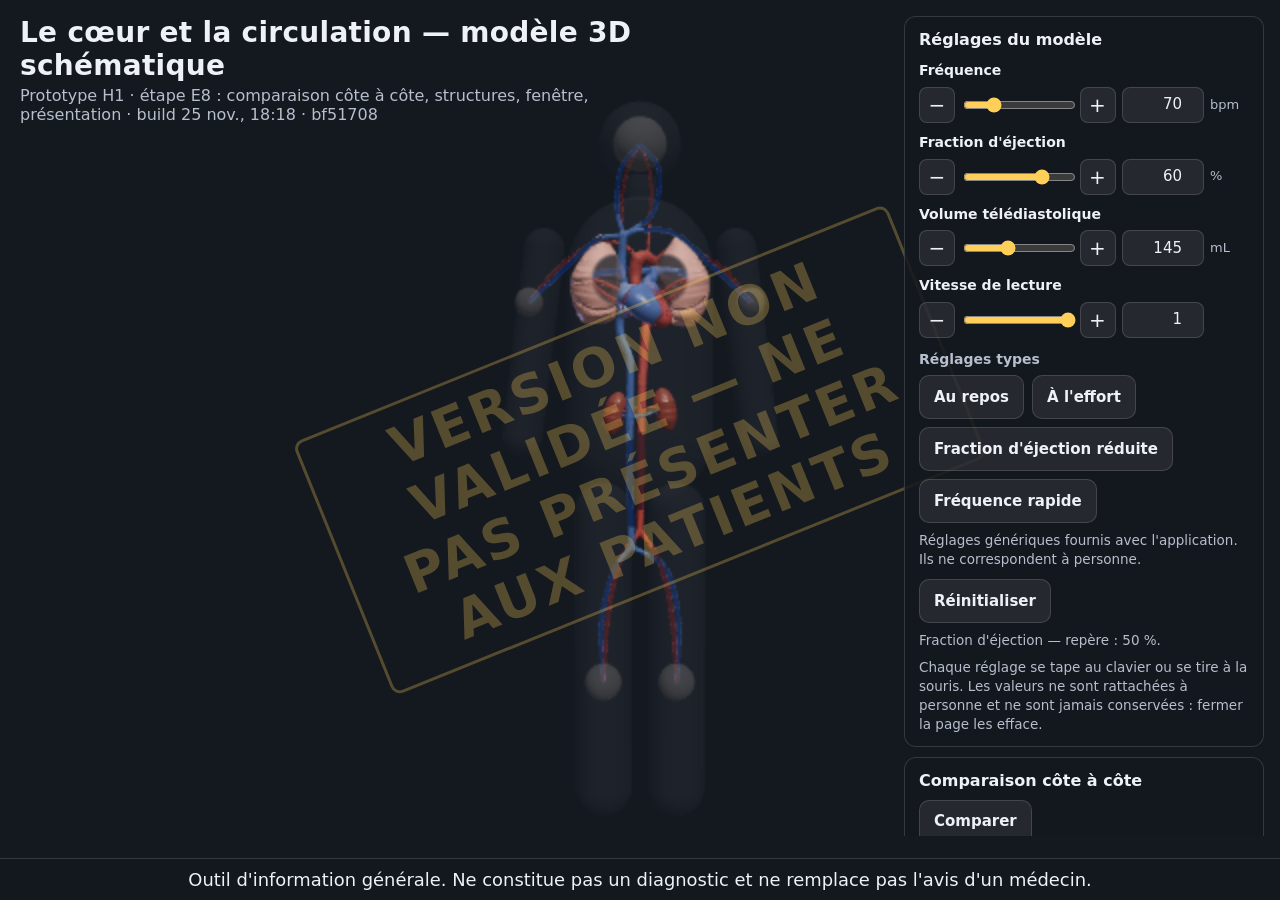
==== index.html @ 4a10d2b2 "Visualiseur 3D du cœur — version du 25 novembre 2026 (bf51708)" ====
<!doctype html>
<html lang="fr">
  <head>
    <meta charset="utf-8" />
    <meta name="viewport" content="width=device-width, initial-scale=1" />
    <!-- Le titre est renseigné au chargement depuis src/i18n/fr.json : aucun texte en dur (plan §5.2). -->
    <title>…</title>
    <!-- Aucune ressource distante : pas de CDN, pas de police externe, pas d'analytique (plan §5.3). -->
    <script type="module" crossorigin src="./assets/index-BPdAnt2k.js"></script>
    <link rel="stylesheet" crossorigin href="./assets/index-D6AnGll4.css">
  </head>
  <body>
    <div id="scene"></div>
    <div id="overlay"></div>
  </body>
</html>
---- assets/index-D6AnGll4.css ----
:root{--fond: #14181f;--panneau: rgba(20, 24, 31, .86);--texte: #eef1f6;--texte-doux: #b7bfcc;--bord: rgba(255, 255, 255, .14);--riche: #ff5a4a;--pauvre: #4a8cff;--alerte: #ffcf5a;font-family:system-ui,-apple-system,Segoe UI,Roboto,Helvetica Neue,Arial,sans-serif}*{box-sizing:border-box}html,body{margin:0;height:100%;background:var(--fond);color:var(--texte);overflow:hidden}#scene{position:fixed;inset:0}#scene canvas{display:block;width:100%;height:100%}#overlay{position:fixed;inset:0;pointer-events:none}#overlay button,#overlay a{pointer-events:auto}.entete{position:absolute;top:16px;left:20px;max-width:min(48vw,640px)}.titre{margin:0;font-size:clamp(18px,2.2vw,28px);font-weight:650;letter-spacing:.01em}.sous-titre{margin-top:4px;font-size:clamp(13px,1.3vw,16px);color:var(--texte-doux)}.filigrane{position:absolute;left:50%;top:50%;transform:translate(-50%,-50%) rotate(-22deg);font-size:clamp(22px,4.2vw,56px);font-weight:800;letter-spacing:.06em;color:#ffcf5a47;border:3px solid rgba(255,207,90,.28);padding:10px 26px;border-radius:10px;max-width:92vw;text-align:center;line-height:1.15;user-select:none}.panneau{position:absolute;top:16px;right:16px;width:min(360px,44vw);overflow-x:hidden;max-height:calc(100vh - 80px);overflow-y:auto;display:flex;flex-direction:column;gap:10px;pointer-events:auto}.bloc{background:var(--panneau);border:1px solid var(--bord);border-radius:12px;padding:12px 14px;font-size:15px;line-height:1.4}.bloc h2{margin:0 0 8px;font-size:16px;font-weight:650}.bloc p{margin:8px 0 0}.regle{color:var(--texte)}.discret{color:var(--texte-doux);font-size:13.5px}.provisoire{color:var(--alerte)}.legende{list-style:none;margin:0;padding:0;display:flex;flex-direction:column;gap:6px}.legende li{display:flex;align-items:center;gap:10px}.pastille{width:16px;height:16px;flex:0 0 auto;display:inline-block}.pastille.riche{background:var(--riche);border-radius:50%}.pastille.pauvre{background:var(--pauvre);transform:rotate(45deg);border-radius:2px}.boutons{display:flex;flex-wrap:wrap;gap:8px}button{min-height:44px;min-width:44px;padding:8px 14px;font:inherit;font-size:15px;font-weight:600;color:var(--texte);background:#ffffff14;border:1px solid var(--bord);border-radius:10px;cursor:pointer}button:hover{background:#ffffff29}button:focus-visible{outline:3px solid var(--alerte);outline-offset:2px}button[aria-pressed=true]{background:#ffcf5a38;border-color:var(--alerte)}.etiquette-ancre{pointer-events:none}.etiquette{display:inline-block;font-size:13px;font-weight:600;color:var(--texte);background:#14181fc7;border:1px solid var(--bord);border-radius:6px;padding:2px 7px;white-space:nowrap;pointer-events:none}.traits-etiquettes{position:absolute;top:0;left:0;pointer-events:none}.traits-etiquettes line{stroke:#eef1f68c;stroke-width:1.2}.traits-etiquettes circle{fill:#eef1f6d9}.cycle .phase-nom{font-weight:650;margin-bottom:6px;min-height:1.4em}.cycle .phase-texte{margin-top:10px;min-height:3.6em}.chrono{position:relative;display:flex;height:14px;border-radius:7px;overflow:hidden;background:#ffffff0f}.chrono .segment{flex-basis:0;min-width:0;opacity:.45;transition:opacity .12s}.chrono .segment.active{opacity:1}.chrono .systoleAuriculaire{background:#8f7cc9}.chrono .contractionIsovolumetrique{background:#d9a441}.chrono .ejection{background:#d9533f}.chrono .relaxationIsovolumetrique{background:#d9a441}.chrono .remplissage{background:#4a8cff}.chrono .curseur{position:absolute;top:-2px;bottom:-2px;width:2px;background:#fff;box-shadow:0 0 4px #000}.jauges{margin-top:10px}.jauges-titre{font-size:13px;color:var(--texte-doux);margin-bottom:4px}.jauge{display:flex;align-items:center;gap:8px;margin:3px 0}.jauge-nom{width:28px;font-weight:650;font-size:13px}.jauge-fond{flex:1;height:10px;background:#ffffff14;border-radius:5px;overflow:hidden}.jauge-remplissage{height:100%;width:0;border-radius:5px}.jauge-remplissage.gauche{background:#d9533f}.jauge-remplissage.droit{background:#4a8cff}.valeurs{display:grid;grid-template-columns:auto auto;gap:2px 12px;margin:10px 0 0;font-size:14px}.valeurs dt{color:var(--texte-doux)}.valeurs dd{margin:0;text-align:right;font-variant-numeric:tabular-nums}.comparaison-grille{display:grid;grid-template-columns:1fr auto auto;gap:2px 12px;margin:10px 0 2px;font-size:14px}.comparaison-grille[hidden]{display:none}.comparaison-tete{font-weight:600;text-align:right}.comparaison-nom{color:var(--texte-doux)}.comparaison-valeur{text-align:right;font-variant-numeric:tabular-nums}.bloc.indisponible{opacity:.45}.etiquette-cote{font-size:14.5px;padding:4px 10px;white-space:pre-line;text-align:center;line-height:1.25}body.sans-filigrane .filigrane,.astuce-horizontale{display:none}@media(max-width:760px)and (orientation:portrait){body.comparaison-active .astuce-horizontale{display:block}}.capture .entete,.capture .panneau{display:none}.pied{position:absolute;left:0;right:0;bottom:0;padding:10px 20px;background:var(--panneau);border-top:1px solid var(--bord);font-size:clamp(14px,1.4vw,18px);text-align:center}.erreur{position:absolute;inset:10%;background:var(--panneau);border:2px solid var(--alerte);border-radius:12px;padding:24px;pointer-events:auto;overflow:auto}.erreur pre{white-space:pre-wrap;color:var(--texte-doux)}.couches-circulation{display:grid;grid-template-columns:repeat(2,minmax(0,1fr));gap:8px;margin:8px 0}.couches-circulation button{min-height:44px;width:100%}.bloc h3{margin:12px 0 6px;font-size:14px;font-weight:650;color:var(--texte-doux)}.reglage{display:grid;grid-template-columns:auto minmax(0,1fr) auto auto 2.6em;grid-template-areas:"nom nom nom nom nom" "moins curseur plus champ unite";align-items:center;gap:6px 6px;margin:10px 0}.reglage-pas{min-width:36px;min-height:36px;padding:0;font:inherit;font-size:20px;line-height:1;color:var(--texte);background:#ffffff14;border:1px solid var(--bord);border-radius:8px;pointer-events:auto;cursor:pointer}.reglage-pas:nth-of-type(1){grid-area:moins}.reglage-pas:nth-of-type(2){grid-area:plus}.reglage-nom{grid-area:nom;font-size:14px;font-weight:600}.reglage-curseur{grid-area:curseur;width:100%;min-width:0;min-height:32px;pointer-events:auto;accent-color:var(--alerte)}.reglage-champ{grid-area:champ;width:5.5em;min-height:36px;font:inherit;font-size:15px;text-align:right;color:var(--texte);background:#ffffff14;border:1px solid var(--bord);border-radius:8px;padding:4px 6px;pointer-events:auto}.reglage-liste{grid-column:1 / -1;width:100%;min-width:0;min-height:40px;font:inherit;font-size:15px;color:var(--texte);background:#ffffff14;border:1px solid var(--bord);border-radius:8px;padding:6px;pointer-events:auto}.reglage-champ:focus-visible,.reglage-curseur:focus-visible,.reglage-liste:focus-visible{outline:3px solid var(--alerte);outline-offset:2px}.reglage-unite{grid-area:unite;font-size:13px;color:var(--texte-doux);pointer-events:none}.reglages .reinit{margin-top:10px}.recalcul{font-style:italic}.mention-presentation{display:none}body.presentation .mention-presentation{display:block;position:absolute;left:16px;right:16px;bottom:56px;text-align:center;font-size:clamp(15px,1.8vw,22px);font-weight:600;color:var(--texte);background:var(--panneau);border:1px solid var(--bord);border-radius:10px;padding:8px 12px}body.presentation .panneau{width:min(420px,48vw);font-size:17px}body.presentation .bloc{font-size:17px}body.presentation .reglage-nom{font-size:16px}body.presentation .reglage-champ{font-size:18px;min-height:42px}body.presentation .legende~.regle,body.presentation .mentions,body.presentation .discret{display:none}body.presentation .filigrane,body.presentation .pied{display:block}body.presentation .entete .sous-titre,.bouton-panneau{display:none}@media(max-width:760px){.entete{max-width:100%;padding-right:110px}.titre{font-size:17px}.sous-titre{display:none}.filigrane{font-size:13px}.bouton-panneau{display:block;position:absolute;top:12px;right:12px;z-index:3;pointer-events:auto}.panneau{width:auto;inset:auto 8px 52px;max-height:62vh;display:none}body.panneau-ouvert .panneau{display:flex}.bloc{padding:10px 12px;font-size:14.5px}.reglage-champ{width:4.5em}.pied{font-size:12.5px;padding:6px 8px}body.presentation .mention-presentation{bottom:50px;font-size:14px}body.presentation .panneau{width:auto;font-size:15px}}@media(max-height:520px){.entete{max-width:50%;padding-right:96px}.sous-titre{display:none}.titre{font-size:16px}.bouton-panneau{display:block;position:absolute;top:10px;right:10px;z-index:3;pointer-events:auto}.panneau{top:46px;right:10px;bottom:40px;width:min(300px,38vw);max-height:none;display:none}body.panneau-ouvert .panneau{display:flex}.bloc{padding:9px 11px;font-size:13.5px}.reglage-champ{width:4.2em}.pied{font-size:11.5px;padding:5px 8px}.filigrane{font-size:clamp(16px,3.2vw,30px);padding:6px 16px}body.presentation .mention-presentation{bottom:44px;font-size:14px}}.structures-puces{display:flex;flex-wrap:wrap;gap:6px;margin:6px 0}.structures-puces:empty{display:none}.structures-puce{padding:4px 8px;font-size:.85em;border-radius:999px}.cycle .options-electriques{display:grid;grid-template-columns:repeat(2,minmax(0,1fr));gap:8px;margin:10px 0 6px}.cycle .options-electriques button{min-height:44px;width:100%}.cycle .ecg{display:block;width:100%;height:72px;margin-top:6px;border-radius:6px;background:#ffffff0d}.cycle .ecg[hidden],.cycle .ecg-note[hidden],.cycle .conduction-etape[hidden]{display:none}.cycle .conduction-etape{margin-top:6px;min-height:1.4em}
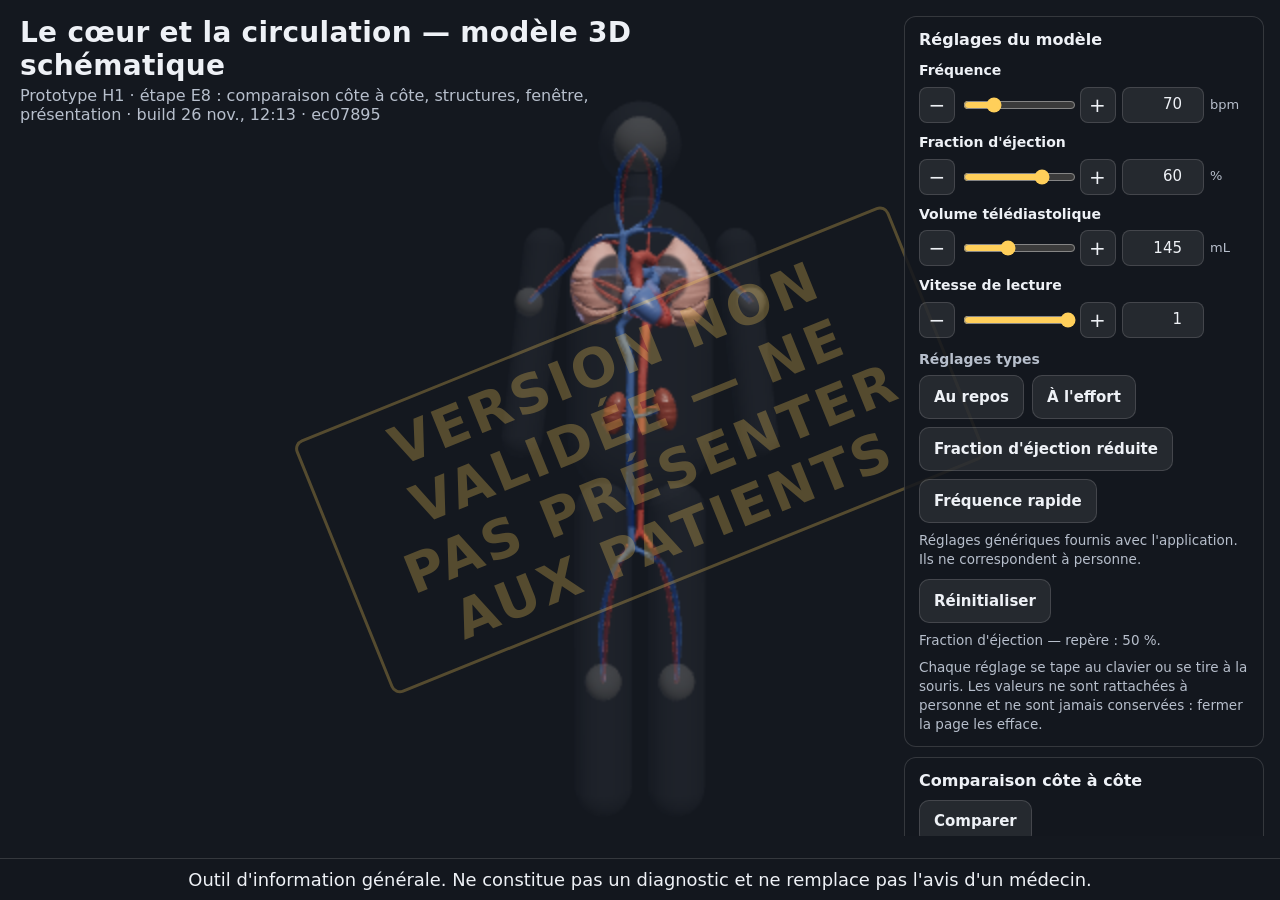
==== commit 99ac05e0: "Visualiseur installable et hors connexion (D206, ec07895) ; carnet version 15 (84dd043)" ====
--- a/index.html
+++ b/index.html
@@ -5,8 +5,12 @@
     <meta name="viewport" content="width=device-width, initial-scale=1" />
     <!-- Le titre est renseigné au chargement depuis src/i18n/fr.json : aucun texte en dur (plan §5.2). -->
     <title>…</title>
+    <meta name="theme-color" content="#14181f" />
+    <!-- Installable comme une application (manifeste + sw.js écrit au build, D206). -->
+    <link rel="manifest" href="./manifest.webmanifest" />
+    <link rel="icon" href="./icone.svg" type="image/svg+xml" />
     <!-- Aucune ressource distante : pas de CDN, pas de police externe, pas d'analytique (plan §5.3). -->
-    <script type="module" crossorigin src="./assets/index-BPdAnt2k.js"></script>
+    <script type="module" crossorigin src="./assets/index-DTrmWBYU.js"></script>
     <link rel="stylesheet" crossorigin href="./assets/index-D6AnGll4.css">
   </head>
   <body>
